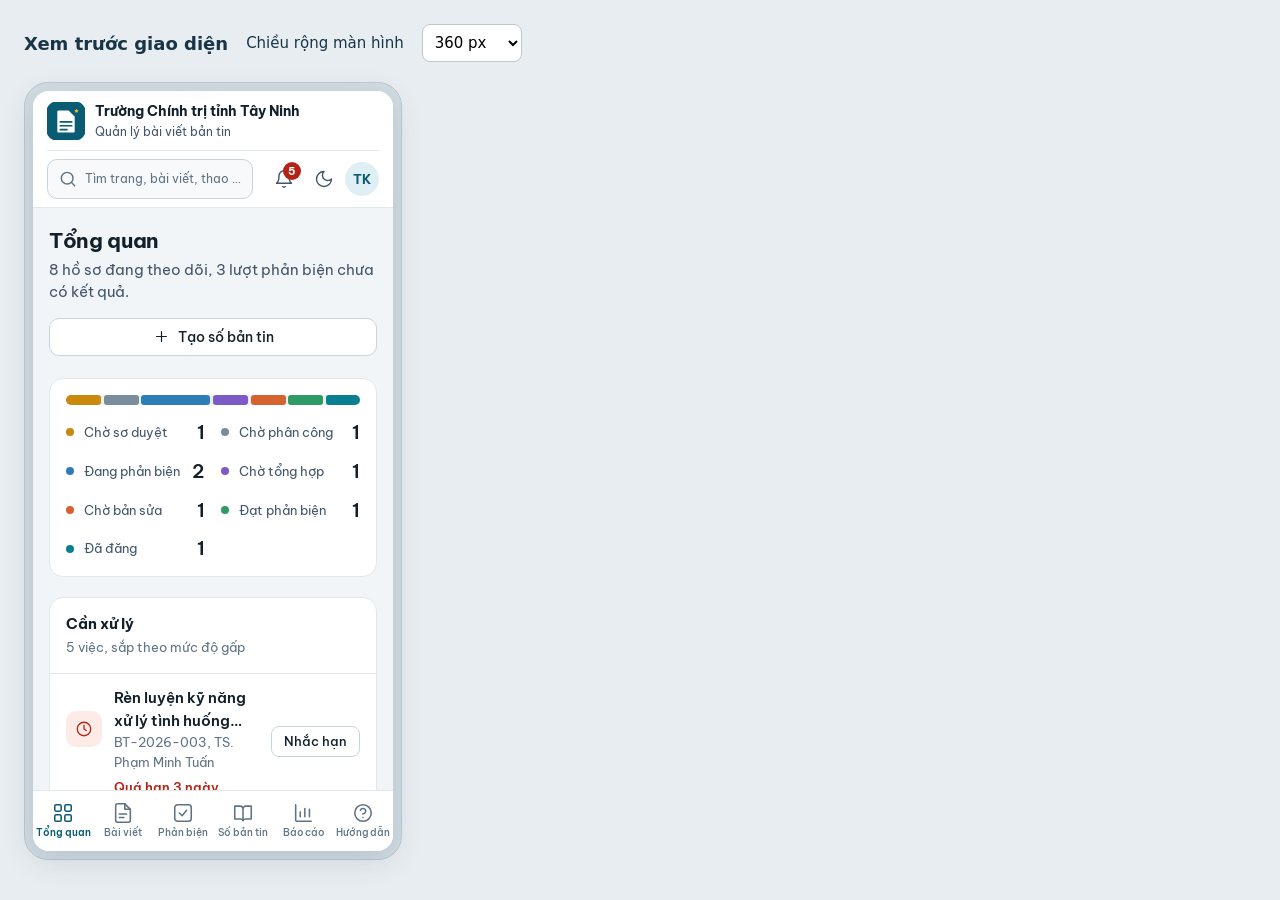
==== kiem-tra-giao-dien.html @ c3293a3d "Hoàn thiện tên trường trên giao diện điện thoại Tên trường đầy đủ ở hàng trên, tìm kiếm và nút thao " ====
<!doctype html>
<html lang="vi">
<head>
<meta charset="utf-8">
<meta name="viewport" content="width=device-width,initial-scale=1">
<title>Xem trước giao diện | Bản tin</title>
<style>
*{box-sizing:border-box}body{margin:0;padding:24px;background:#e8edf1;color:#173546;font:15px system-ui,sans-serif}header{display:flex;align-items:center;gap:18px;flex-wrap:wrap;margin-bottom:20px}h1{font-size:18px;margin:0}select{font:inherit;padding:8px;border:1px solid #bbc9d1;border-radius:8px;background:white}iframe{display:block;border:0;width:360px;height:760px;border-radius:16px;background:white;box-shadow:0 8px 32px #18374626}.frame{width:max-content;padding:8px;border:1px solid #bbc9d1;border-radius:24px;background:#d2dce3}
</style>
</head>
<body>
<header><h1>Xem trước giao diện</h1><label for="screen-width">Chiều rộng màn hình</label><select id="screen-width"><option value="280">280 px</option><option value="320">320 px</option><option value="360" selected>360 px</option><option value="390">390 px</option><option value="414">414 px</option><option value="600">600 px</option><option value="768">768 px</option><option value="920">920 px</option><option value="1024">1024 px</option><option value="1366">1366 px</option></select></header>
<div class="frame"><iframe id="app-preview" title="Giao diện ứng dụng bản tin" src="./index.html"></iframe></div>
<script>document.querySelector('#screen-width').addEventListener('change',e=>{document.querySelector('#app-preview').style.width=e.target.value+'px';});</script>
</body>
</html>
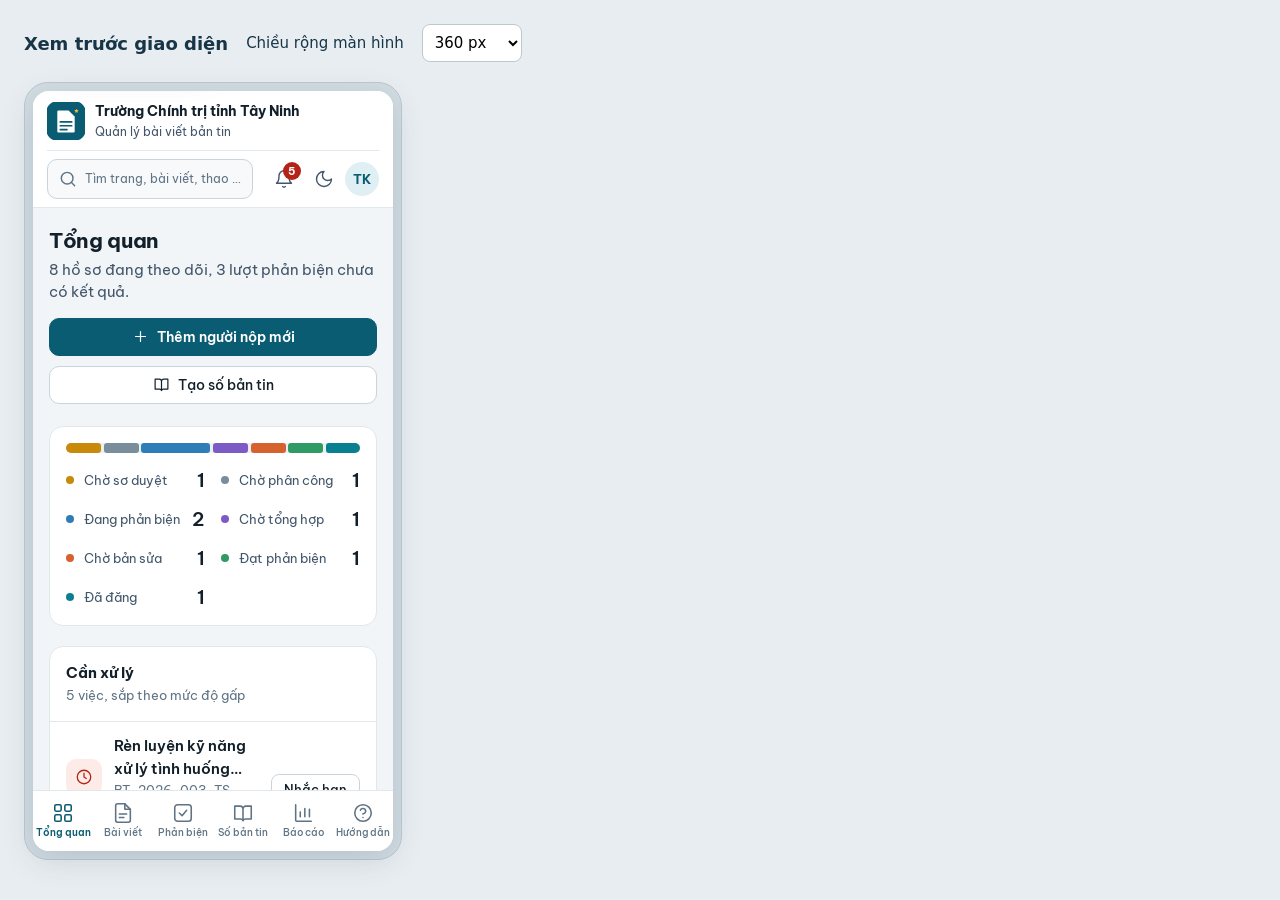
==== commit e511761d: "Quản lý người phản biện và tiếp nhận người nộp mới Thư ký sửa thông tin người phản biện; thêm và cập" ====
--- a/kiem-tra-giao-dien.html
+++ b/kiem-tra-giao-dien.html
@@ -10,7 +10,7 @@
 </head>
 <body>
 <header><h1>Xem trước giao diện</h1><label for="screen-width">Chiều rộng màn hình</label><select id="screen-width"><option value="280">280 px</option><option value="320">320 px</option><option value="360" selected>360 px</option><option value="390">390 px</option><option value="414">414 px</option><option value="600">600 px</option><option value="768">768 px</option><option value="920">920 px</option><option value="1024">1024 px</option><option value="1366">1366 px</option></select></header>
-<div class="frame"><iframe id="app-preview" title="Giao diện ứng dụng bản tin" src="./index.html"></iframe></div>
+<div class="frame"><iframe id="app-preview" title="Giao diện ứng dụng bản tin" src="./?v=20261005-4"></iframe></div>
 <script>document.querySelector('#screen-width').addEventListener('change',e=>{document.querySelector('#app-preview').style.width=e.target.value+'px';});</script>
 </body>
 </html>
